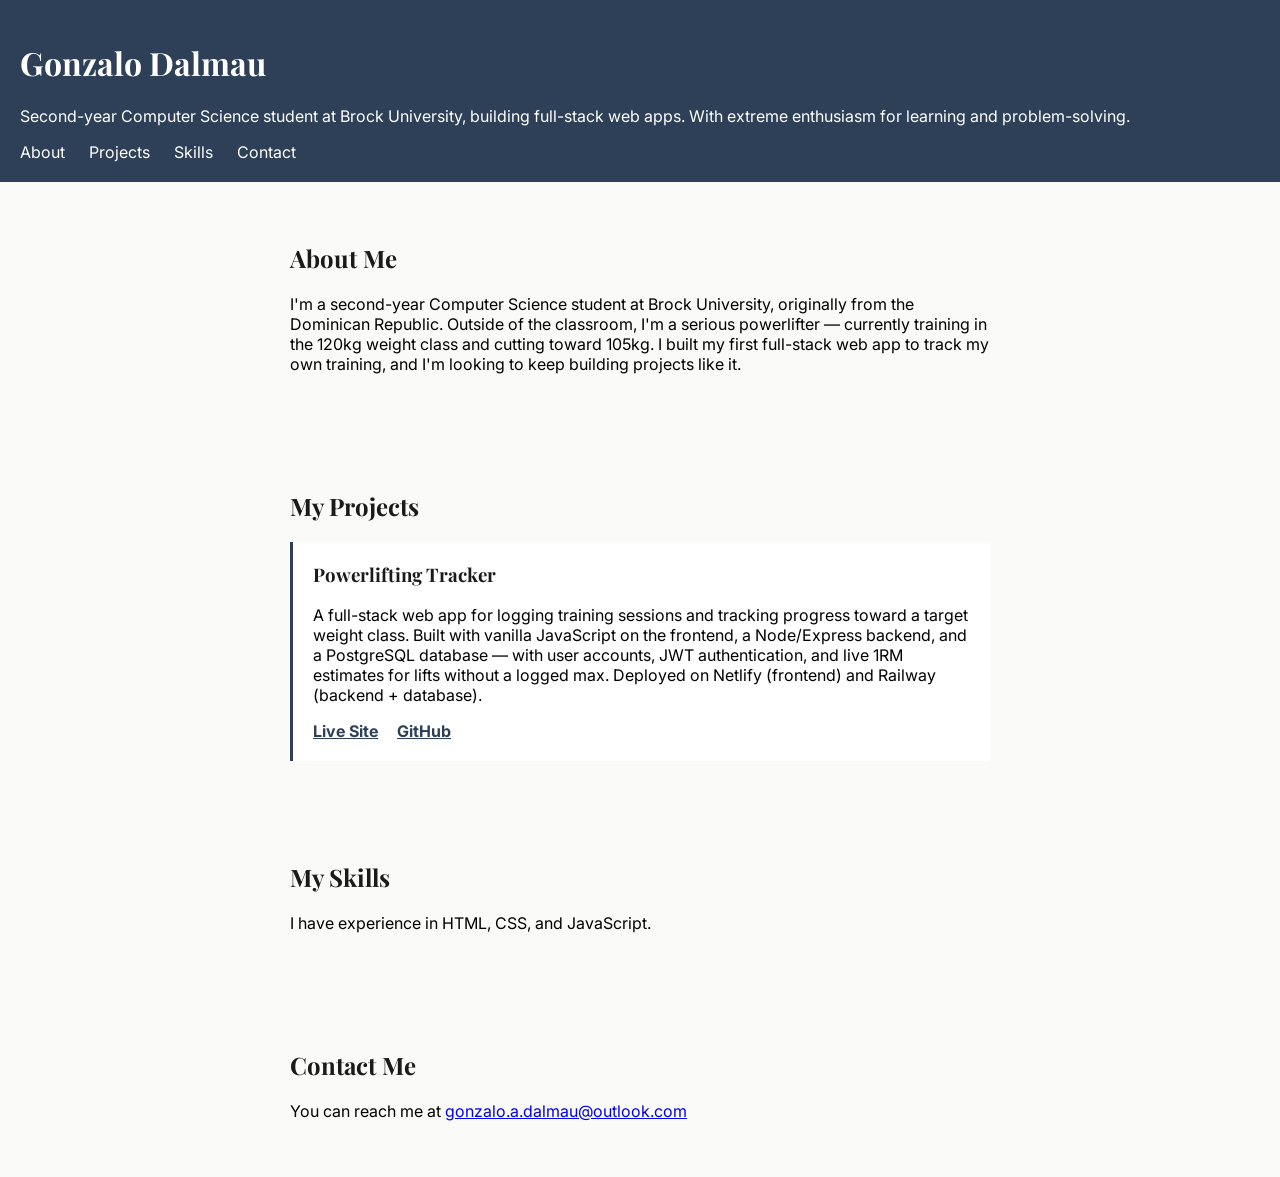
==== index.html @ ae8bc1c7 "Rename to index.html" ====
<!DOCTYPE html>
<html>
  <head>
    <meta charset="UTF-8">
    <meta name="viewport" content="width=device-width, initial-scale=1.0">
    <title>Gonzalo Dalmau — Portfolio</title>
    <link rel="icon" type="image/x-icon" href="favicon.ico">
    <link rel="preconnect" href="https://fonts.googleapis.com">
    <link rel="preconnect" href="https://fonts.gstatic.com" crossorigin>
    <link href="https://fonts.googleapis.com/css2?family=Inter:ital,opsz,wght@0,14..32,100..900;1,14..32,100..900&family=Playfair+Display:ital,wght@0,400..900;1,400..900&display=swap" rel="stylesheet">
    <link rel="stylesheet" href="style.css">
</head>
    <body>
        <header>
           
            <h1>Gonzalo Dalmau</h1>
            <p>Second-year Computer Science student at Brock University, building full-stack web apps. With extreme enthusiasm for learning and problem-solving.</p>
            <nav>
                <a href="#about">About</a>
                <a href="#projects">Projects</a>
                <a href="#skills">Skills</a>
                <a href="#contact">Contact</a>
            </nav>
        </header>

    <section id ="about">
        <h2>About Me</h2>
        <p>I'm a second-year Computer Science student at Brock University, originally from the Dominican Republic. Outside of the classroom, I'm a serious powerlifter — currently training in the 120kg weight class and cutting toward 105kg. I built my first full-stack web app to track my own training, and I'm looking to keep building projects like it.</p>
    </section>
    <section id="projects">
        <h2>My Projects</h2>
        <article>
            <h3>Powerlifting Tracker</h3>
        <p>A full-stack web app for logging training sessions and tracking progress toward a target weight class.
            Built with vanilla JavaScript on the frontend, a Node/Express backend, and a PostgreSQL database — with user accounts, 
            JWT authentication, and live 1RM estimates for lifts without a logged max. Deployed on Netlify (frontend) and Railway (backend + database).</p>
            <a href="#">Live Site</a>
            <a href="#">GitHub</a>
        </article>
    </section>
        <section id="skills">
            <h2>My Skills</h2>
            <p>I have experience in HTML, CSS, and JavaScript.</p>
        </section>
        <section id="contact">
            <h2>Contact Me</h2>
            <p>You can reach me at <a href="mailto:gonzalo.a.dalmau@outlook.com">gonzalo.a.dalmau@outlook.com</a></p>
        </section>
    </body>
</html>
---- style.css ----
body {
    font-family: "Inter", sans-serif;
    margin: 0;
    padding: 0;
    background-color: #FAFAF8;
}

h1, h2, h3 {
    font-family: "Playfair Display", serif;
    color: #1A1A1A;
    text-align: left;
}

header {
    background-color: #2E4057;
    color: #fff;
    padding: 20px;
    text-align: left;
}

header h1 {
    color: #fff;
}
header p {
    color: #fff;
}
section {
    max-width: 700px;
    margin: 0 auto;
    padding: 40px 20px;
}
nav a {
    color: #fff;
    text-decoration: none;
    margin-right: 20px;
    font-family: "Inter", sans-serif;
}

nav a:hover {
    text-decoration: underline;
}
html {
    scroll-behavior: smooth;
}
article {
    border-left: 3px solid #2E4057;
    padding: 20px;
    margin-top: 20px;
    background-color: #fff;
}

article h3 {
    margin-top: 0;
}

article a {
    color: #2E4057;
    margin-right: 15px;
    font-weight: bold;
}
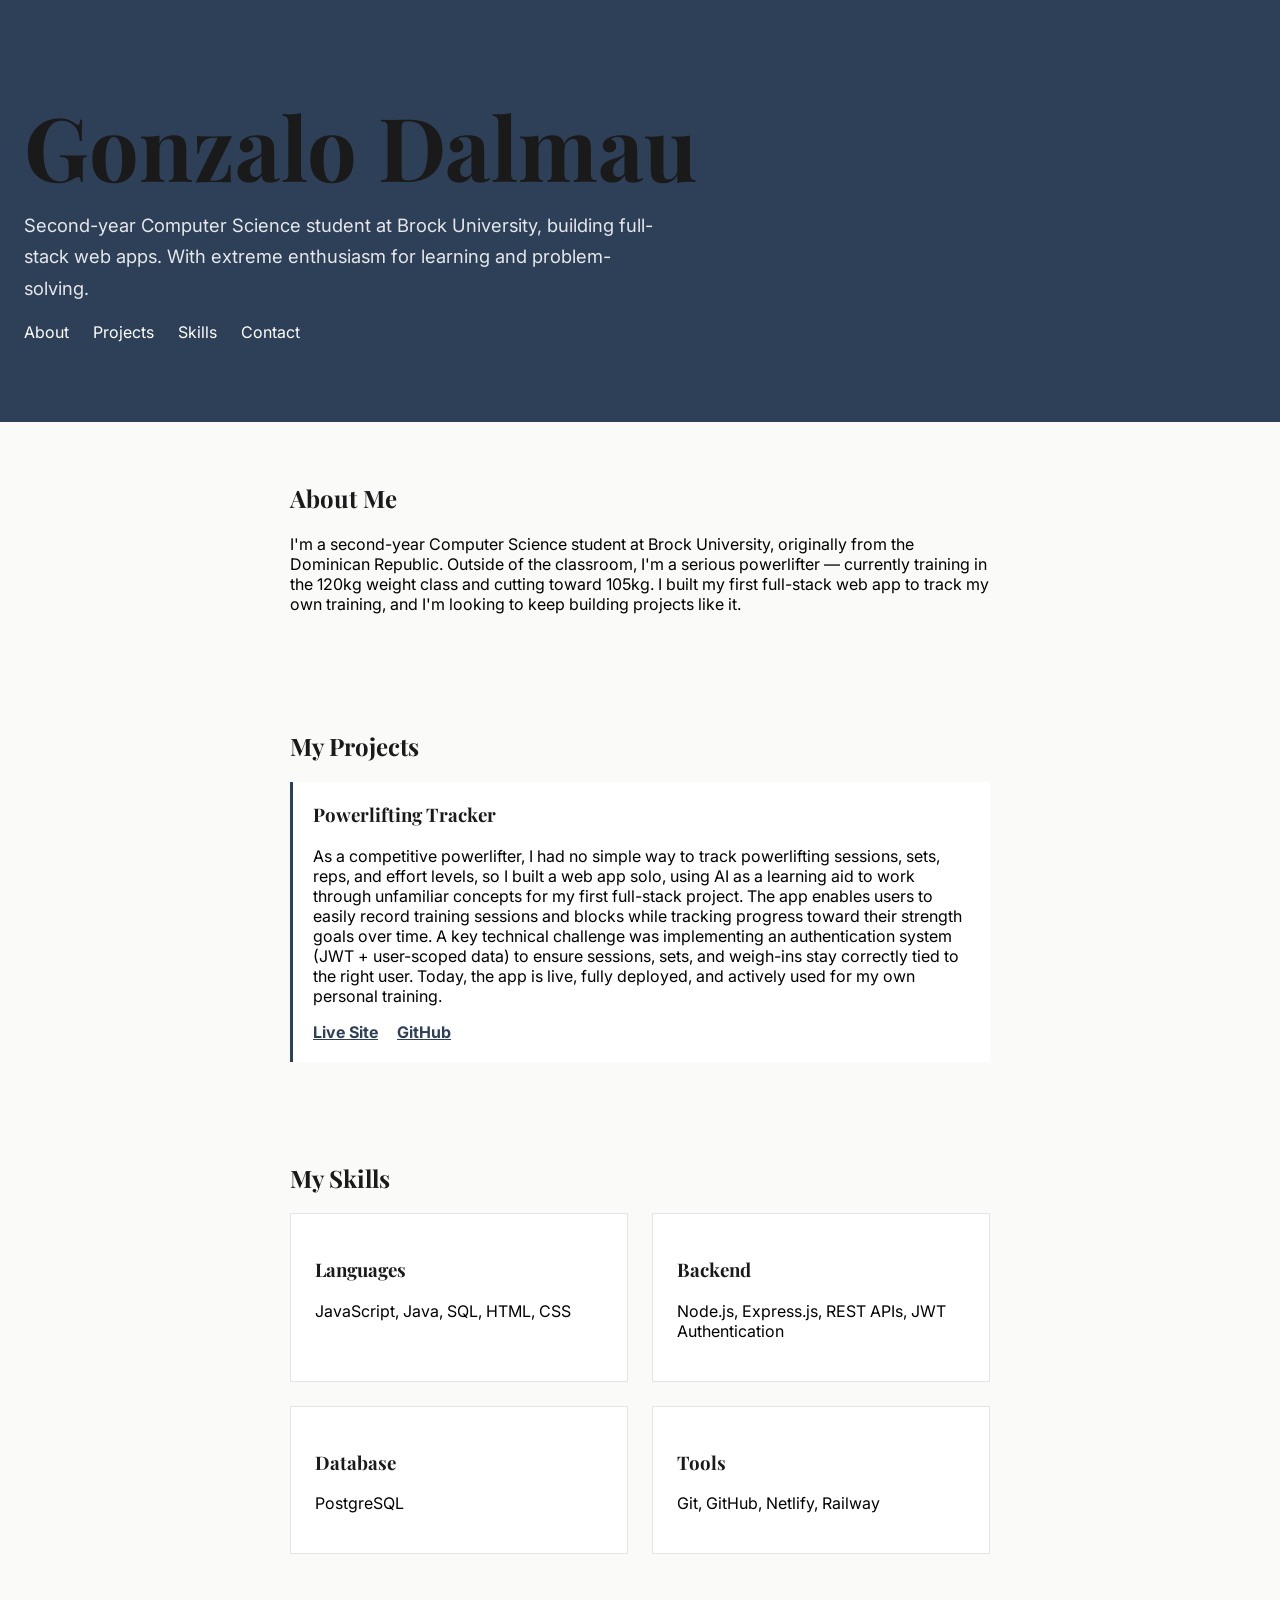
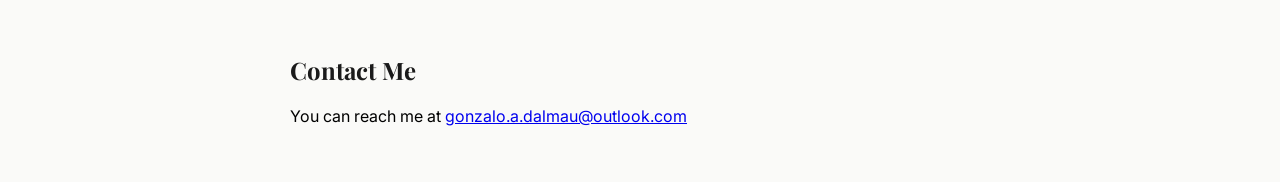
==== commit b12fdb7a: "Add meta description and resume link" ====
--- a/index.html
+++ b/index.html
@@ -12,7 +12,6 @@
 </head>
     <body>
         <header>
-           
             <h1>Gonzalo Dalmau</h1>
             <p>Second-year Computer Science student at Brock University, building full-stack web apps. With extreme enthusiasm for learning and problem-solving.</p>
             <nav>
@@ -23,28 +22,46 @@
             </nav>
         </header>
 
-    <section id ="about">
+    <section id="about">
         <h2>About Me</h2>
         <p>I'm a second-year Computer Science student at Brock University, originally from the Dominican Republic. Outside of the classroom, I'm a serious powerlifter — currently training in the 120kg weight class and cutting toward 105kg. I built my first full-stack web app to track my own training, and I'm looking to keep building projects like it.</p>
     </section>
+
     <section id="projects">
         <h2>My Projects</h2>
         <article>
             <h3>Powerlifting Tracker</h3>
-        <p>A full-stack web app for logging training sessions and tracking progress toward a target weight class.
-            Built with vanilla JavaScript on the frontend, a Node/Express backend, and a PostgreSQL database — with user accounts, 
-            JWT authentication, and live 1RM estimates for lifts without a logged max. Deployed on Netlify (frontend) and Railway (backend + database).</p>
-            <a href="#">Live Site</a>
-            <a href="#">GitHub</a>
+            <p>As a competitive powerlifter, I had no simple way to track powerlifting sessions, sets, reps, and effort levels, so I built a web app solo, using AI as a learning aid to work through unfamiliar concepts for my first full-stack project. The app enables users to easily record training sessions and blocks while tracking progress toward their strength goals over time. A key technical challenge was implementing an authentication system (JWT + user-scoped data) to ensure sessions, sets, and weigh-ins stay correctly tied to the right user. Today, the app is live, fully deployed, and actively used for my own personal training.</p>
+            <a href="https://powerlifttracker.netlify.app/" target="_blank">Live Site</a>
+            <a href="https://github.com/GonzaloDalmau/powerlifting-tracker" target="_blank">GitHub</a>
         </article>
     </section>
-        <section id="skills">
-            <h2>My Skills</h2>
-            <p>I have experience in HTML, CSS, and JavaScript.</p>
-        </section>
-        <section id="contact">
-            <h2>Contact Me</h2>
-            <p>You can reach me at <a href="mailto:gonzalo.a.dalmau@outlook.com">gonzalo.a.dalmau@outlook.com</a></p>
-        </section>
+
+    <section id="skills">
+        <h2>My Skills</h2>
+        <div class="skills-grid">
+            <div>
+                <h3>Languages</h3>
+                <p>JavaScript, Java, SQL, HTML, CSS</p>
+            </div>
+            <div>
+                <h3>Backend</h3>
+                <p>Node.js, Express.js, REST APIs, JWT Authentication</p>
+            </div>
+            <div>
+                <h3>Database</h3>
+                <p>PostgreSQL</p>
+            </div>
+            <div>
+                <h3>Tools</h3>
+                <p>Git, GitHub, Netlify, Railway</p>
+            </div>
+        </div>
+    </section>
+
+    <section id="contact">
+        <h2>Contact Me</h2>
+        <p>You can reach me at <a href="mailto:gonzalo.a.dalmau@outlook.com">gonzalo.a.dalmau@outlook.com</a></p>
+    </section>
     </body>
 </html>
--- a/style.css
+++ b/style.css
@@ -1,62 +1,82 @@
-body {
-    font-family: "Inter", sans-serif;
-    margin: 0;
-    padding: 0;
-    background-color: #FAFAF8;
-}
-
-h1, h2, h3 {
-    font-family: "Playfair Display", serif;
-    color: #1A1A1A;
-    text-align: left;
-}
-
-header {
-    background-color: #2E4057;
-    color: #fff;
-    padding: 20px;
-    text-align: left;
-}
-
-header h1 {
-    color: #fff;
-}
-header p {
-    color: #fff;
-}
-section {
-    max-width: 700px;
-    margin: 0 auto;
-    padding: 40px 20px;
-}
-nav a {
-    color: #fff;
-    text-decoration: none;
-    margin-right: 20px;
-    font-family: "Inter", sans-serif;
-}
-
-nav a:hover {
-    text-decoration: underline;
-}
-html {
-    scroll-behavior: smooth;
-}
-article {
-    border-left: 3px solid #2E4057;
-    padding: 20px;
-    margin-top: 20px;
-    background-color: #fff;
-}
-
-article h3 {
-    margin-top: 0;
-}
-
-article a {
-    color: #2E4057;
-    margin-right: 15px;
-    font-weight: bold;
-}
-
-
+body {
+    font-family: "Inter", sans-serif;
+    margin: 0;
+    padding: 0;
+    background-color: #FAFAF8;
+}
+
+h1, h2, h3 {
+    font-family: "Playfair Display", serif;
+    color: #1A1A1A;
+    text-align: left;
+}
+
+header {
+    background-color: #2E4057;
+    color: #fff;
+    padding: 32px 24px 80px;
+}
+
+header h1 {
+    font-size: clamp(3rem, 7vw, 5.5rem);
+    line-height: 1;
+    margin: 70px 0 20px;
+    max-width: 900px;
+}
+
+header p {
+    font-size: 1.15rem;
+    line-height: 1.7;
+    max-width: 650px;
+    color: #E5E7EB;
+}
+
+.skills-grid {
+    display: grid;
+    grid-template-columns: repeat(2, 1fr);
+    gap: 24px;
+}
+
+.skills-grid div {
+    padding: 24px;
+    background: #fff;
+    border: 1px solid #E5E5E5;
+}
+
+section {
+    max-width: 700px;
+    margin: 0 auto;
+    padding: 40px 20px;
+}
+
+nav a {
+    color: #fff;
+    text-decoration: none;
+    margin-right: 20px;
+    font-family: "Inter", sans-serif;
+}
+
+nav a:hover {
+    text-decoration: underline;
+}
+
+html {
+    scroll-behavior: smooth;
+}
+
+article {
+    border-left: 3px solid #2E4057;
+    padding: 20px;
+    margin-top: 20px;
+    background-color: #fff;
+}
+
+article h3 {
+    margin-top: 0;
+}
+
+article a {
+    color: #2E4057;
+    margin-right: 15px;
+    font-weight: bold;
+}
